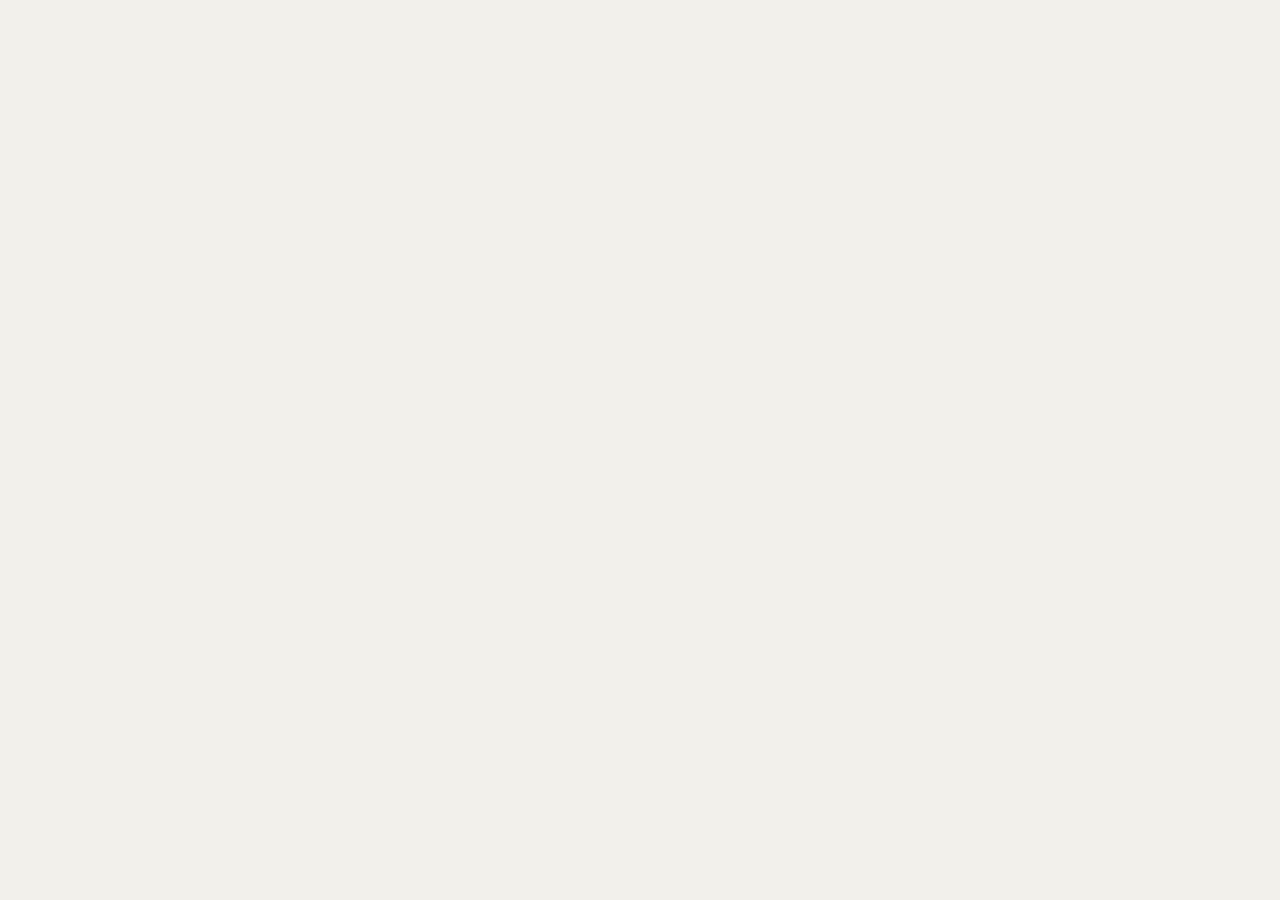
==== about.html @ 388300dd "WEB UPDATEZZZZZ" ====
<!DOCTYPE html>
<html lang="en">
<head>
  <meta charset="UTF-8" />
  <meta name="viewport" content="width=device-width, initial-scale=1.0"/>
  <title>Anarchitext</title>
  <link rel="stylesheet" href="css/style.css" />
</head>
<body>
---- css/style.css ----
* {
  box-sizing: border-box;
  margin: 0;
  padding: 0;
}

body {
  font-family: 'Courier New', monospace;
  background: #f2f0eb;
  color: #1a1a1a;
  min-height: 100vh;
}

/* ── HEADER ── */
header {
  border-bottom: 2px solid #1a1a1a;
  padding: 18px 24px;
  display: flex;
  align-items: center;
  justify-content: space-between;
  position: sticky;
  top: 0;
  background: #f2f0eb;
  z-index: 100;
}

header h1 {
  font-size: 1rem;
  letter-spacing: 0.15em;
  text-transform: uppercase;
}

header span {
  font-size: 0.7rem;
  letter-spacing: 0.1em;
}

/* ── BOROUGH NAV ── */
nav {
  display: flex;
  gap: 0;
  border-bottom: 2px solid #1a1a1a;
  overflow-x: auto;
}

nav button {
  background: none;
  border: none;
  border-right: 1px solid #1a1a1a;
  padding: 10px 20px;
  font-family: 'Courier New', monospace;
  font-size: 0.75rem;
  letter-spacing: 0.12em;
  text-transform: uppercase;
  cursor: pointer;
  white-space: nowrap;
  transition: background 0.15s;
}

nav button:hover {
  background: #e0ddd6;
}

nav button.active {
  background: #1a1a1a;
  color: #f2f0eb;
}

/* ── TOGGLE UPLOAD BUTTON ── */
#toggle-upload {
  display: block;
  width: 100%;
  font-family: 'Courier New', monospace;
  font-size: 0.72rem;
  letter-spacing: 0.15em;
  text-transform: uppercase;
  background: none;
  border: none;
  border-bottom: 2px solid #1a1a1a;
  padding: 10px 24px;
  text-align: left;
  cursor: pointer;
  transition: background 0.15s;
}

#toggle-upload:hover {
  background: #e0ddd6;
}

/* ── UPLOAD PANEL ── */
#upload-panel {
  border-bottom: 2px solid #1a1a1a;
  padding: 24px;
  display: none;
  background: #e8e5de;
}

#upload-panel.open {
  display: block;
}

#upload-panel h2 {
  font-size: 0.75rem;
  letter-spacing: 0.15em;
  text-transform: uppercase;
  margin-bottom: 16px;
}

.form-row {
  display: flex;
  gap: 12px;
  flex-wrap: wrap;
  margin-bottom: 12px;
}

.form-row select,
.form-row input[type="text"],
.form-row textarea {
  font-family: 'Courier New', monospace;
  font-size: 0.8rem;
  border: 1px solid #1a1a1a;
  background: #f2f0eb;
  padding: 8px 12px;
  outline: none;
}

.form-row select {
  min-width: 160px;
}

.form-row input[type="text"] {
  flex: 1;
  min-width: 200px;
}

.form-row textarea {
  width: 100%;
  min-height: 80px;
  resize: vertical;
}

/* ── DROP ZONE ── */
#drop-zone {
  border: 2px solid #1a1a1a;
  padding: 32px;
  text-align: center;
  cursor: pointer;
  font-size: 0.75rem;
  letter-spacing: 0.1em;
  text-transform: uppercase;
  margin-bottom: 12px;
  transition: background 0.15s;
}

#drop-zone.dragover {
  background: #d4d0c8;
}

#drop-zone input {
  display: none;
}

#preview-img {
  max-height: 120px;
  margin-top: 8px;
  display: none;
}

/* ── SUBMIT ROW ── */
.submit-row {
  display: flex;
  align-items: center;
  gap: 16px;
}

.submit-row button {
  font-family: 'Courier New', monospace;
  font-size: 0.75rem;
  letter-spacing: 0.12em;
  text-transform: uppercase;
  background: #1a1a1a;
  color: #f2f0eb;
  border: none;
  padding: 10px 24px;
  cursor: pointer;
}

.submit-row button:disabled {
  opacity: 0.4;
  cursor: not-allowed;
}

#status-msg {
  font-size: 0.72rem;
  letter-spacing: 0.08em;
  opacity: 0.6;
}

/* ── IMAGE GRID ── */
/* CSS columns — natural masonry, captions sit flush below each image */
#grid {
  columns: 3;
  column-gap: 2px;
  padding: 2px;
}

@media (max-width: 700px) {
  #grid { columns: 2; }
}

@media (max-width: 420px) {
  #grid { columns: 1; }
}

/* Each card stays in one column, never breaks across */
.card {
  break-inside: avoid;
  margin-bottom: 2px;
  background: #fff;
  cursor: pointer;
  overflow: hidden;
  display: inline-block; /* keeps card width flush to column */
  width: 100%;
}

/* Image fills card width, height is fully natural — no cropping */
.card img {
  width: 100%;
  height: auto;
  display: block;
}

/* Caption sits directly below the image, aligned to card width */
.card .meta {
  padding: 10px 12px;
  border-top: 1px solid #e0ddd6;
  width: 100%;
}

.card .borough-tag {
  font-size: 0.62rem;
  letter-spacing: 0.15em;
  text-transform: uppercase;
  opacity: 0.45;
  margin-bottom: 4px;
}

.card .caption {
  font-size: 0.78rem;
  line-height: 1.5;
}

.card .location-tag {
  font-size: 0.65rem;
  opacity: 0.4;
  margin-top: 4px;
}

/* ── LIGHTBOX ── */
#lightbox {
  display: none;
  position: fixed;
  inset: 0;
  background: rgba(0, 0, 0, 0.88);
  z-index: 999;
  align-items: center;
  justify-content: center;
  padding: 24px;
}

#lightbox.open {
  display: flex;
}

#lightbox-inner {
  background: #f2f0eb;
  max-width: 720px;
  width: 100%;
  max-height: 90vh;
  overflow-y: auto;
  display: flex;
  flex-direction: column;
}

#lightbox-inner img {
  width: 100%;
  height: auto;
  display: block;
}

#lightbox-body {
  padding: 20px 24px;
}

#lightbox-borough {
  font-size: 0.65rem;
  letter-spacing: 0.18em;
  text-transform: uppercase;
  opacity: 0.4;
  margin-bottom: 8px;
}

#lightbox-caption {
  font-size: 0.9rem;
  line-height: 1.7;
  margin-bottom: 8px;
}

#lightbox-location {
  font-size: 0.7rem;
  opacity: 0.4;
  margin-bottom: 16px;
}

#lightbox-date {
  font-size: 0.65rem;
  opacity: 0.3;
}

#lightbox-close {
  position: fixed;
  top: 16px;
  right: 20px;
  background: none;
  border: none;
  color: #f2f0eb;
  font-size: 1.4rem;
  cursor: pointer;
  font-family: 'Courier New', monospace;
}

/* ── EMPTY / LOADING STATES ── */
#empty {
  text-align: center;
  padding: 80px 24px;
  font-size: 0.75rem;
  letter-spacing: 0.1em;
  text-transform: uppercase;
  opacity: 0.3;
  display: none;
}

#loading {
  text-align: center;
  padding: 60px;
  font-size: 0.72rem;
  letter-spacing: 0.15em;
  text-transform: uppercase;
  opacity: 0.4;
}
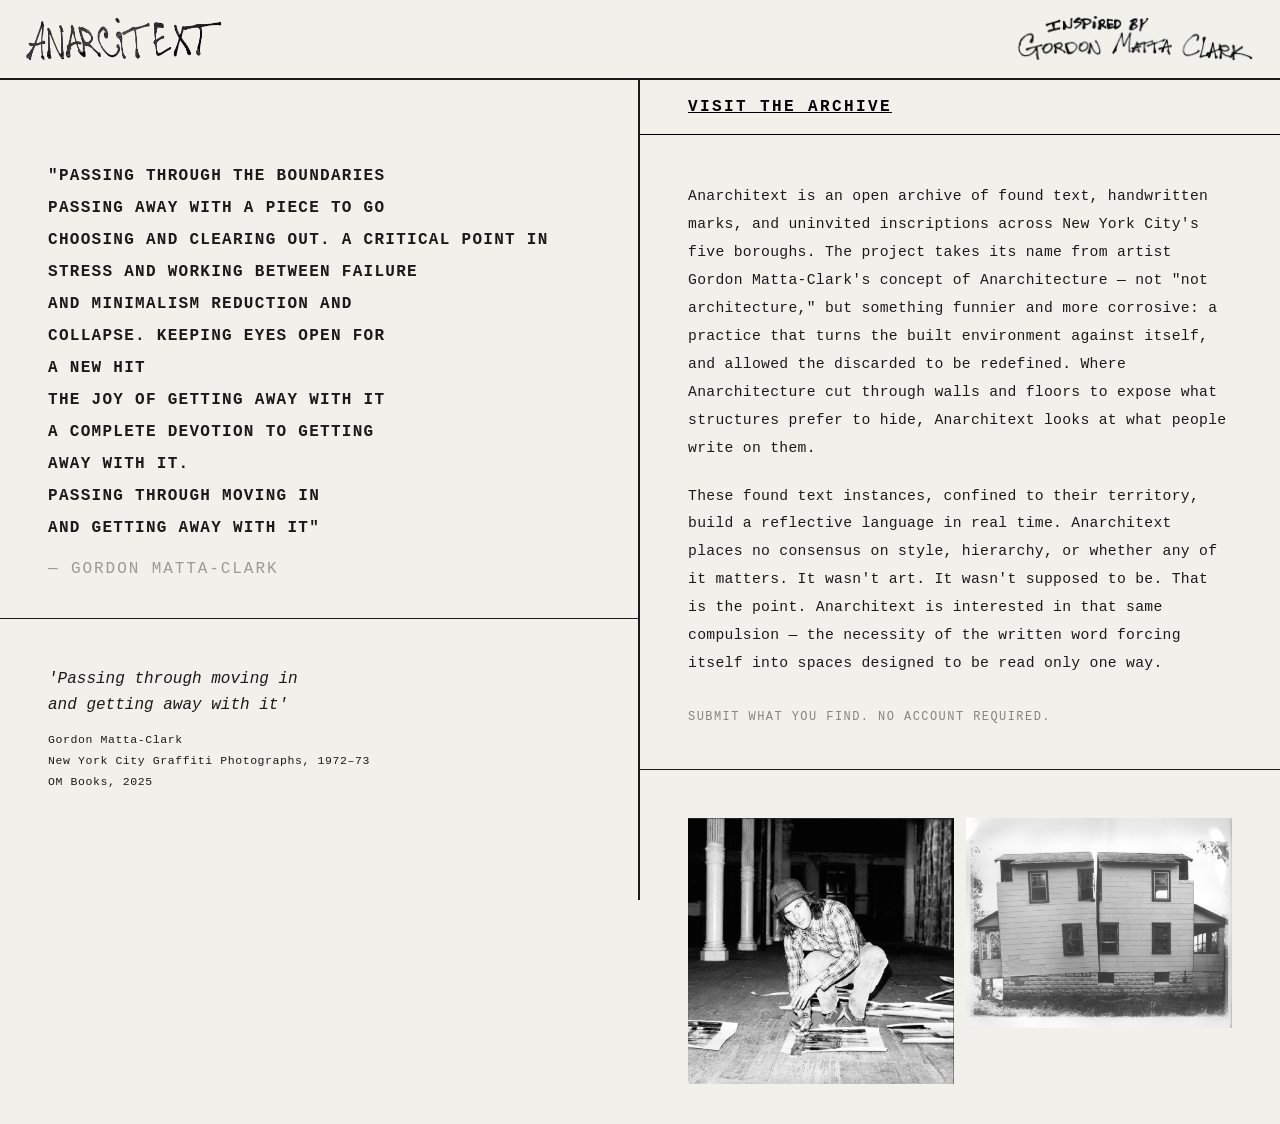
==== commit c58ea39c: "4/30 version" ====
--- a/about.html
+++ b/about.html
@@ -3,7 +3,87 @@
 <head>
   <meta charset="UTF-8" />
   <meta name="viewport" content="width=device-width, initial-scale=1.0"/>
-  <title>Anarchitext</title>
-  <link rel="stylesheet" href="css/style.css" />
+  <title>About — Anarchitext</title>
+  <link rel="stylesheet" href="css/about.css" />
 </head>
 <body>
+
+  <header>
+    <img src="ANARCITEXTLOGO.png" width="200" alt="Anarchitext" />
+    <img src="GORDONMATTACLARK.png" alt="Gordon Matta-Clark" />
+  </header>
+
+  <div class="split">
+
+   
+    <div class="split__left">
+
+   
+      <div class="left-block left-block--quote">
+        <p class="quote-text">
+          "PASSING THROUGH THE BOUNDARIES
+          PASSING AWAY WITH A PIECE TO GO
+          CHOOSING AND CLEARING OUT. A CRITICAL POINT IN
+          STRESS AND WORKING BETWEEN FAILURE
+          AND MINIMALISM REDUCTION AND
+          COLLAPSE. KEEPING EYES OPEN FOR
+          A NEW HIT
+          THE JOY OF GETTING AWAY WITH IT
+          A COMPLETE DEVOTION TO GETTING
+          AWAY WITH IT.
+          PASSING THROUGH MOVING IN
+          AND GETTING AWAY WITH IT"
+        </p>
+        <p class="quote-attr">— Gordon Matta-Clark</p>
+      </div>
+
+   
+      <div class="left-block left-block--book">
+        <p class="book-title"><em>'Passing through moving in<br>and getting away with it'</em></p>
+        <p class="book-meta">
+          Gordon Matta-Clark<br>
+          New York City Graffiti Photographs, 1972–73<br>
+          OM Books, 2025
+        </p>
+      </div>
+
+    </div>
+
+  
+    <div class="split__right">
+
+      <a href="index.html" class="header-link"> Visit the Archive</a>
+
+      
+      <div class="right-block">
+        <p>
+          Anarchitext is an open archive of found text, handwritten marks, and uninvited
+          inscriptions across New York City's five boroughs. The project takes its name
+          from artist Gordon Matta-Clark's concept of Anarchitecture — not "not
+          architecture," but something funnier and more corrosive: a practice that turns
+          the built environment against itself, and allowed the discarded to be redefined.
+          Where Anarchitecture cut through walls and floors to expose what structures
+          prefer to hide, Anarchitext looks at what people write on them.
+        </p>
+        <p>
+          These found text instances, confined to their territory, build a reflective
+          language in real time. Anarchitext places no consensus on style, hierarchy, or
+          whether any of it matters. It wasn't art. It wasn't supposed to be. That is
+          the point. Anarchitext is interested in that same compulsion — the necessity of
+          the written word forcing itself into spaces designed to be read only one way.
+        </p>
+        <p class="submit-line">Submit what you find. No account required.</p>
+      </div>
+
+      
+      <div class="right-block right-block--images">
+        <img src="GordonPhoto.png" alt="Gordon Matta-Clark photograph" />
+        <img src="splitting.jpg" alt="Splitting, Gordon Matta-Clark" />
+      </div>
+
+    </div>
+
+  </div>
+
+</body>
+</html>
--- a/css/about.css
+++ b/css/about.css
@@ -0,0 +1,159 @@
+* {
+  box-sizing: border-box;
+  margin: 0;
+  padding: 0;
+}
+
+body {
+  font-family: 'Courier New', monospace;
+  background: #f2f0eb;
+  color: #1a1a1a;
+  min-height: 100vh;
+}
+
+
+header {
+  border-bottom: 2px solid #1a1a1a;
+  padding: 0 24px;
+  height: 80px;
+  display: flex;
+  align-items: center;
+  justify-content: space-between;
+  position: sticky;
+  top: 0;
+  background: #f2f0eb;
+  z-index: 100;
+}
+
+header img {
+  height: 48px;
+  display: block;
+}
+
+
+.split {
+  display: flex;
+  min-height: calc(100vh - 80px);
+}
+
+
+.split__left {
+  width: 50%;
+  position: sticky;
+  top: 80px;
+  height: calc(100vh - 80px);
+  border-right: 2px solid #1a1a1a;
+  overflow: hidden;
+  display: flex;
+  flex-direction: column;
+}
+
+
+.left-block {
+  padding: 48px 48px 40px;
+  display: flex;
+  flex-direction: column;
+  justify-content: flex-start;
+}
+
+.left-block--quote {
+  flex: 2;
+  border-bottom: 1px solid #1a1a1a;
+}
+
+
+.left-block--book {
+  flex: 1;
+}
+
+.quote-text {
+  font-size: 1rem;
+  font-weight: 800;
+  line-height: 2;
+  letter-spacing: 0.08em;
+  text-transform: uppercase;
+  white-space: pre-line;
+  margin-bottom: 16px;
+}
+
+.quote-attr {
+  font-size: 1rem;
+  letter-spacing: 0.12em;
+  text-transform: uppercase;
+  opacity: 0.4;
+}
+
+.book-title {
+  font-size: 1rem;
+  line-height: 1.6;
+  margin-bottom: 12px;
+}
+
+.book-meta {
+  font-size: 0.72rem;
+  line-height: 1.8;
+  letter-spacing: 0.05em;
+}
+
+
+.split__right {
+  width: 50%;
+  overflow-y: auto;
+  display: flex;
+  flex-direction: column;
+}
+
+.header-link {
+  display: block;
+  padding: 18px 48px;
+  font-weight: 800;
+  font-size: 1rem;
+  letter-spacing: 0.15em;
+  text-transform: uppercase;
+  color: #000000;
+  text-decoration: underline;
+  border-bottom: 1px solid #000000;
+  transition: opacity 0.15s;
+}
+
+.header-link:hover {
+  opacity: 0.5;
+}
+
+
+.right-block {
+  padding: 48px 48px 40px;
+  display: flex;
+  flex-direction: column;
+  gap: 20px;
+  border-bottom: 1px solid #1a1a1a;
+}
+
+.right-block p {
+  font-size: 0.92rem;
+  line-height: 1.9;
+  letter-spacing: 0.02em;
+}
+
+.submit-line {
+  font-size: 0.75rem !important;
+  letter-spacing: 0.12em !important;
+  text-transform: uppercase;
+  opacity: 0.5;
+  padding-top: 8px;
+}
+
+
+.right-block--images {
+  display: flex;
+  flex-direction: row;
+  gap: 12px;
+  align-items: flex-start;
+  border-bottom: none;
+}
+
+.right-block--images img {
+  width: calc(50% - 6px);
+  height: auto;
+  display: block;
+}
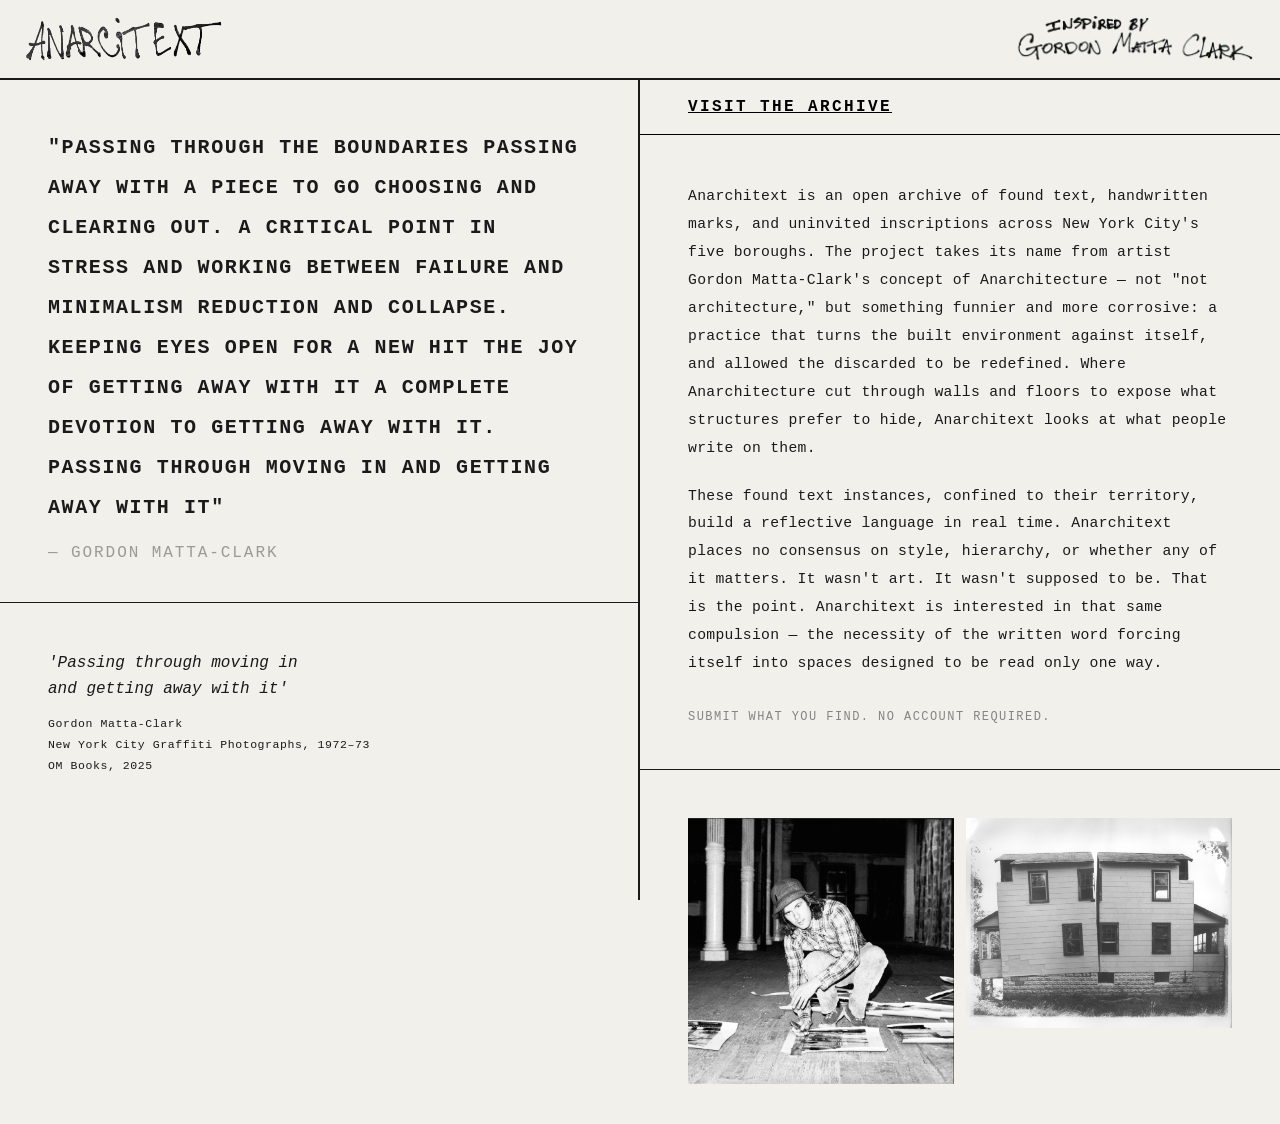
==== commit 62382fb9: "4/30 v2" ====
--- a/about.html
+++ b/about.html
@@ -23,16 +23,14 @@
         <p class="quote-text">
           "PASSING THROUGH THE BOUNDARIES
           PASSING AWAY WITH A PIECE TO GO
-          CHOOSING AND CLEARING OUT. A CRITICAL POINT IN
-          STRESS AND WORKING BETWEEN FAILURE
+          CHOOSING AND CLEARING OUT. A CRITICAL 
+          POINT IN STRESS AND WORKING BETWEEN FAILURE
           AND MINIMALISM REDUCTION AND
           COLLAPSE. KEEPING EYES OPEN FOR
-          A NEW HIT
-          THE JOY OF GETTING AWAY WITH IT
+          A NEW HIT THE JOY OF GETTING AWAY WITH IT
           A COMPLETE DEVOTION TO GETTING
-          AWAY WITH IT.
-          PASSING THROUGH MOVING IN
-          AND GETTING AWAY WITH IT"
+          AWAY WITH IT. PASSING THROUGH 
+          MOVING IN AND GETTING AWAY WITH IT"
         </p>
         <p class="quote-attr">— Gordon Matta-Clark</p>
       </div>
--- a/css/about.css
+++ b/css/about.css
@@ -67,12 +67,11 @@
 }
 
 .quote-text {
-  font-size: 1rem;
+  font-size: 1.25rem;
   font-weight: 800;
   line-height: 2;
   letter-spacing: 0.08em;
   text-transform: uppercase;
-  white-space: pre-line;
   margin-bottom: 16px;
 }
 
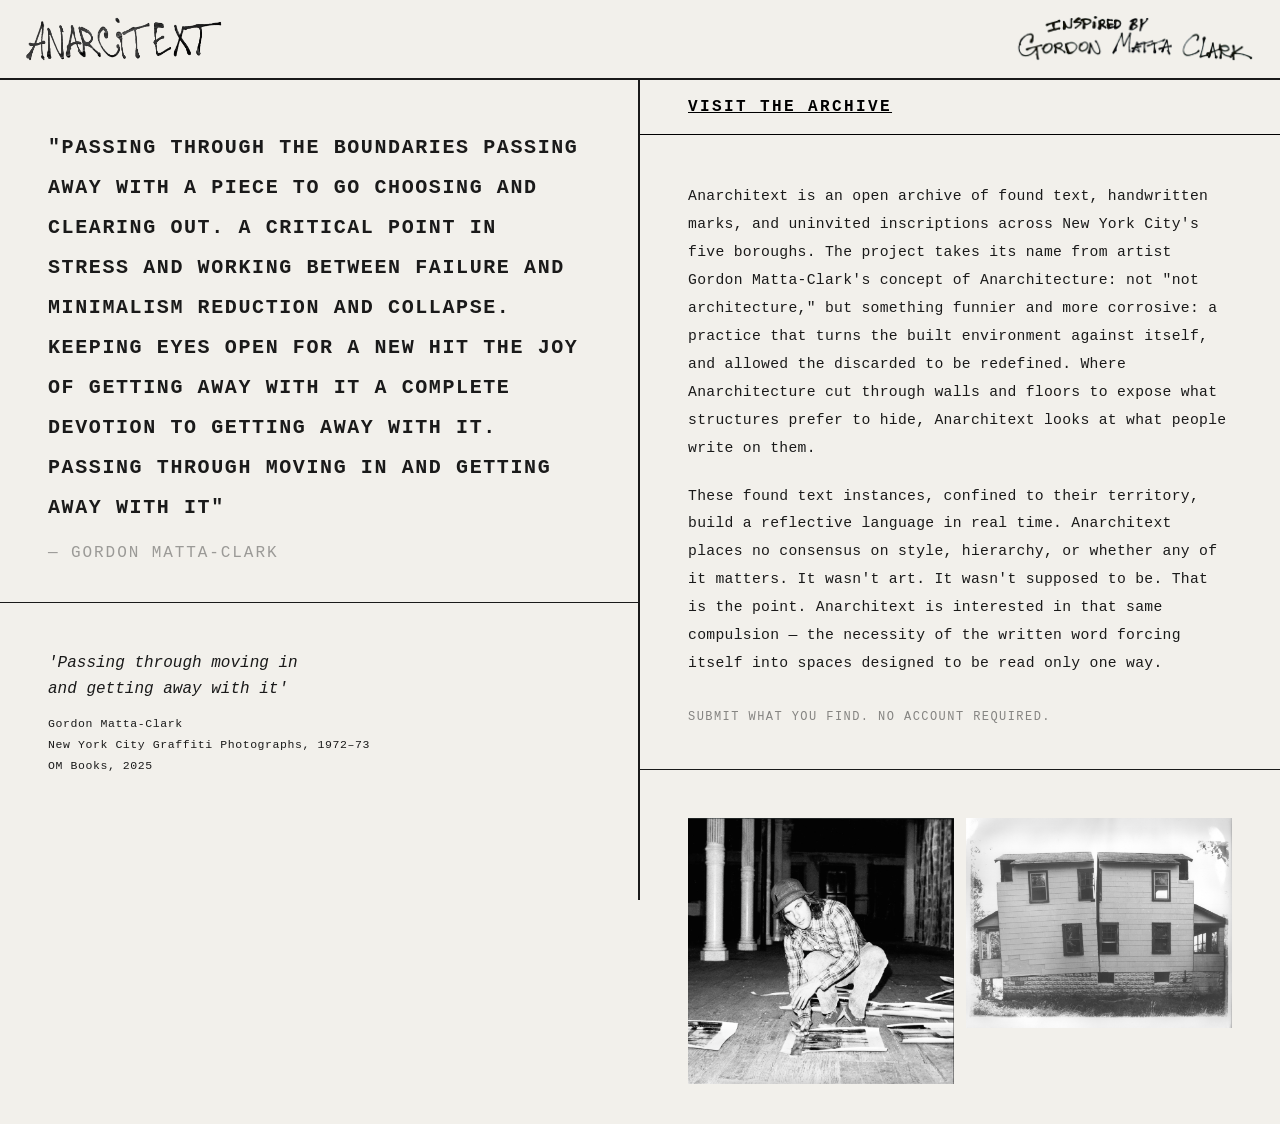
==== commit 5f4913ed: "das change" ====
--- a/about.html
+++ b/about.html
@@ -57,7 +57,7 @@
         <p>
           Anarchitext is an open archive of found text, handwritten marks, and uninvited
           inscriptions across New York City's five boroughs. The project takes its name
-          from artist Gordon Matta-Clark's concept of Anarchitecture — not "not
+          from artist Gordon Matta-Clark's concept of Anarchitecture: not "not
           architecture," but something funnier and more corrosive: a practice that turns
           the built environment against itself, and allowed the discarded to be redefined.
           Where Anarchitecture cut through walls and floors to expose what structures
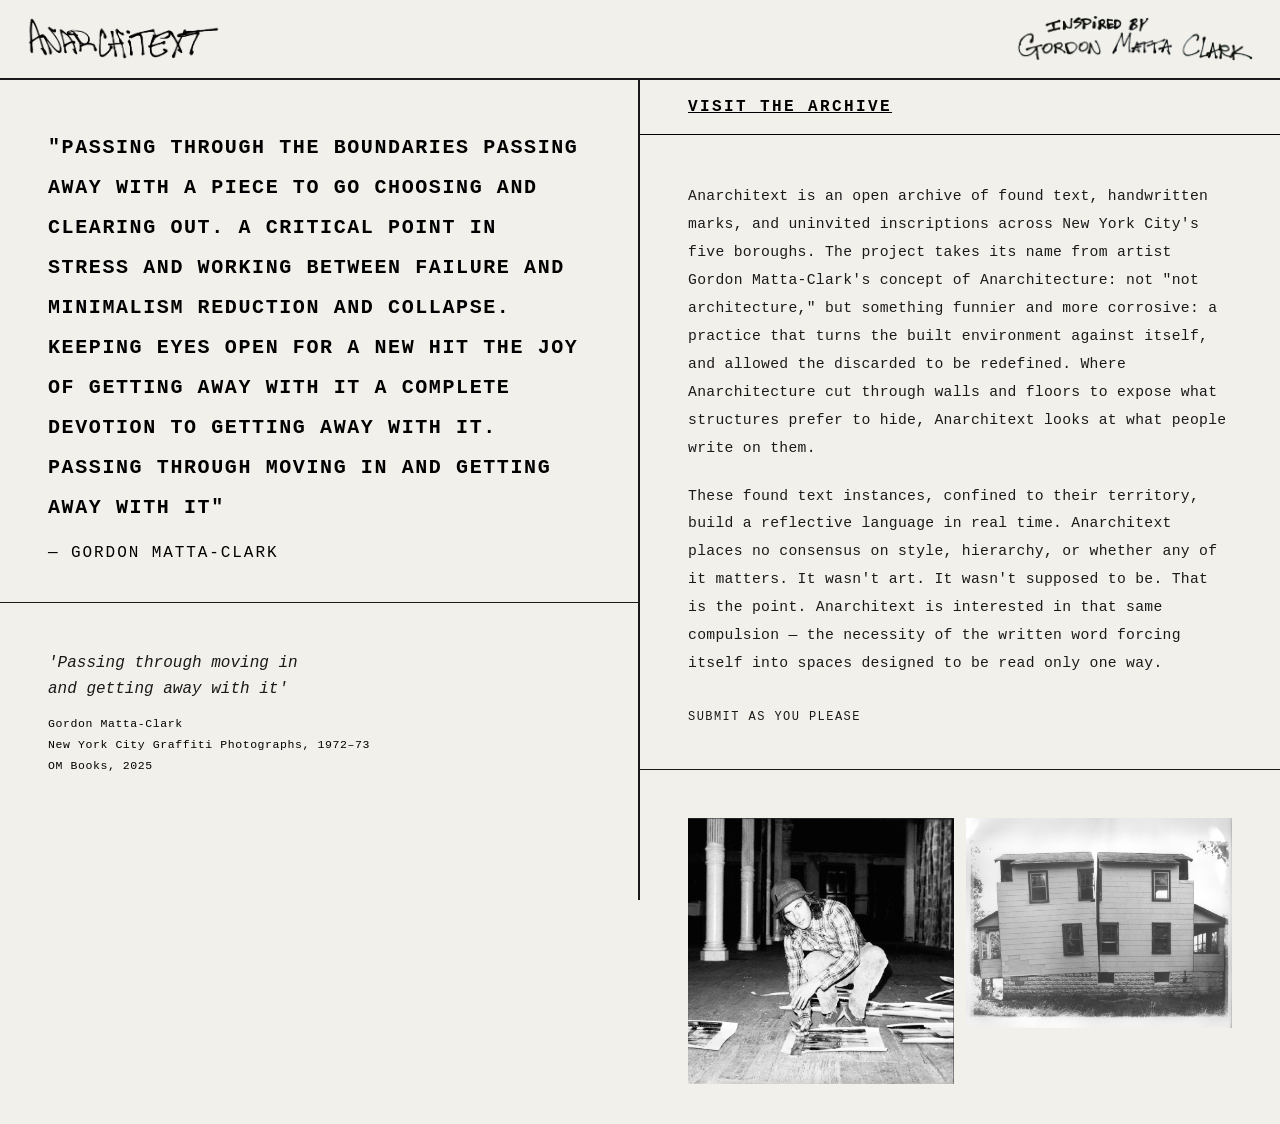
==== commit 751e1cb6: "SUNDAY UPDATE" ====
--- a/about.html
+++ b/about.html
@@ -9,7 +9,7 @@
 <body>
 
   <header>
-    <img src="ANARCITEXTLOGO.png" width="200" alt="Anarchitext" />
+    <img src="ANARCHItEXt-FINAL.png" width="200" alt="Anarchitext" />
     <img src="GORDONMATTACLARK.png" alt="Gordon Matta-Clark" />
   </header>
 
@@ -70,7 +70,7 @@
           the point. Anarchitext is interested in that same compulsion — the necessity of
           the written word forcing itself into spaces designed to be read only one way.
         </p>
-        <p class="submit-line">Submit what you find. No account required.</p>
+        <p class="submit-line">Submit as you please</p>
       </div>
 
       
--- a/css/about.css
+++ b/css/about.css
@@ -73,13 +73,15 @@
   letter-spacing: 0.08em;
   text-transform: uppercase;
   margin-bottom: 16px;
+  color: #000000;
 }
 
 .quote-attr {
   font-size: 1rem;
   letter-spacing: 0.12em;
   text-transform: uppercase;
-  opacity: 0.4;
+  
+  color: #000000;
 }
 
 .book-title {
@@ -91,6 +93,7 @@
 .book-meta {
   font-size: 0.72rem;
   line-height: 1.8;
+  color: #000000;
   letter-spacing: 0.05em;
 }
 
@@ -138,7 +141,6 @@
   font-size: 0.75rem !important;
   letter-spacing: 0.12em !important;
   text-transform: uppercase;
-  opacity: 0.5;
   padding-top: 8px;
 }
 
